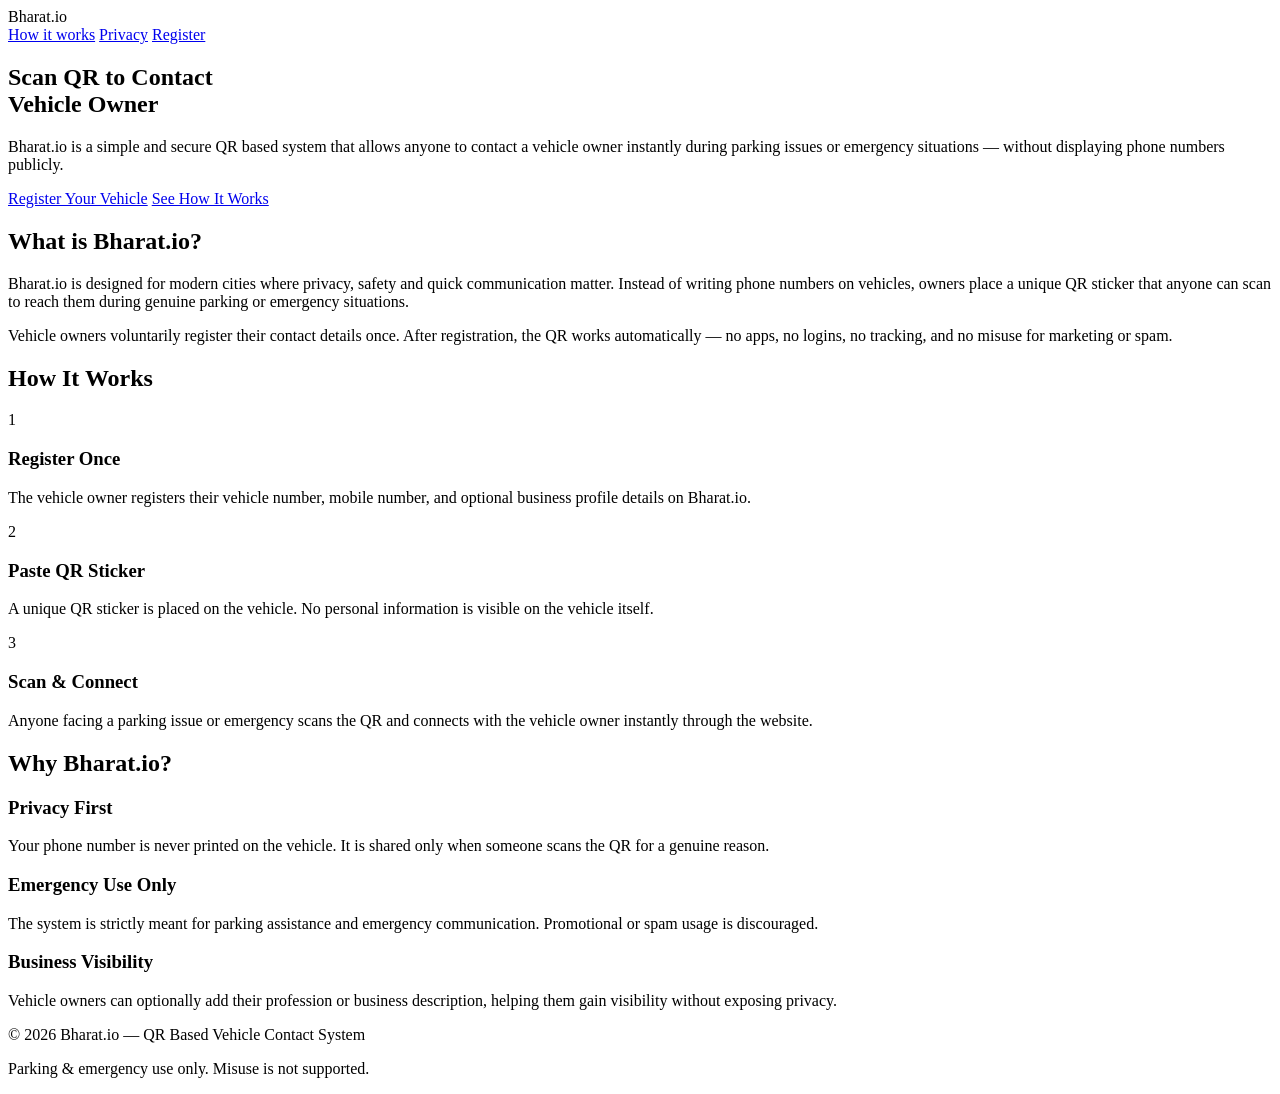
==== index.html @ 8eb0285e "Add initial HTML structure for Bharat.io project This is the initial commit for the Bharat.io projec" ====
<!DOCTYPE html>
<html lang="en">
<head>
  <meta charset="UTF-8" />
  <meta name="viewport" content="width=device-width, initial-scale=1.0"/>
  <title>Bharat.io – QR Based Vehicle Contact System</title>

  <!-- Apple-like font -->
  <link rel="preconnect" href="https://fonts.googleapis.com">
  <link rel="preconnect" href="https://fonts.gstatic.com" crossorigin>
  <link href="https://fonts.googleapis.com/css2?family=Inter:wght@300;400;500;600;700&display=swap" rel="stylesheet">

  <link rel="stylesheet" href="style.css">
</head>
<body>

  <!-- NAVBAR -->
  <header class="navbar">
    <div class="nav-container">
      <div class="logo">Bharat<span>.io</span></div>
      <nav>
        <a href="#how">How it works</a>
        <a href="privacy.html">Privacy</a>
        <a href="register.html" class="btn-small">Register</a>
      </nav>
    </div>
  </header>

  <!-- HERO SECTION -->
  <section class="hero">
    <div class="hero-content">
      <h1>Scan QR to Contact<br>Vehicle Owner</h1>
      <p>
        Bharat.io is a simple and secure QR based system that allows anyone to
        contact a vehicle owner instantly during parking issues or emergency
        situations — without displaying phone numbers publicly.
      </p>

      <div class="hero-actions">
        <a href="register.html" class="btn-primary">Register Your Vehicle</a>
        <a href="#how" class="btn-secondary">See How It Works</a>
      </div>
    </div>
  </section>

  <!-- INFO SECTION -->
  <section class="section light">
    <div class="container">
      <h2>What is Bharat.io?</h2>
      <p>
        Bharat.io is designed for modern cities where privacy, safety and quick
        communication matter. Instead of writing phone numbers on vehicles,
        owners place a unique QR sticker that anyone can scan to reach them
        during genuine parking or emergency situations.
      </p>
      <p>
        Vehicle owners voluntarily register their contact details once.
        After registration, the QR works automatically — no apps, no logins,
        no tracking, and no misuse for marketing or spam.
      </p>
    </div>
  </section>

  <!-- HOW IT WORKS -->
  <section class="section" id="how">
    <div class="container">
      <h2>How It Works</h2>

      <div class="steps">
        <div class="step">
          <div class="step-number">1</div>
          <h3>Register Once</h3>
          <p>
            The vehicle owner registers their vehicle number, mobile number,
            and optional business profile details on Bharat.io.
          </p>
        </div>

        <div class="step">
          <div class="step-number">2</div>
          <h3>Paste QR Sticker</h3>
          <p>
            A unique QR sticker is placed on the vehicle. No personal
            information is visible on the vehicle itself.
          </p>
        </div>

        <div class="step">
          <div class="step-number">3</div>
          <h3>Scan & Connect</h3>
          <p>
            Anyone facing a parking issue or emergency scans the QR and
            connects with the vehicle owner instantly through the website.
          </p>
        </div>
      </div>
    </div>
  </section>

  <!-- FEATURES -->
  <section class="section light">
    <div class="container">
      <h2>Why Bharat.io?</h2>

      <div class="features">
        <div class="feature-card">
          <h3>Privacy First</h3>
          <p>
            Your phone number is never printed on the vehicle. It is shared
            only when someone scans the QR for a genuine reason.
          </p>
        </div>

        <div class="feature-card">
          <h3>Emergency Use Only</h3>
          <p>
            The system is strictly meant for parking assistance and emergency
            communication. Promotional or spam usage is discouraged.
          </p>
        </div>

        <div class="feature-card">
          <h3>Business Visibility</h3>
          <p>
            Vehicle owners can optionally add their profession or business
            description, helping them gain visibility without exposing privacy.
          </p>
        </div>
      </div>
    </div>
  </section>

  <!-- FOOTER -->
  <footer class="footer">
    <div class="container">
      <p>© 2026 Bharat.io — QR Based Vehicle Contact System</p>
      <p class="small">
        Parking & emergency use only. Misuse is not supported.
      </p>
    </div>
  </footer>

</body>
</html>
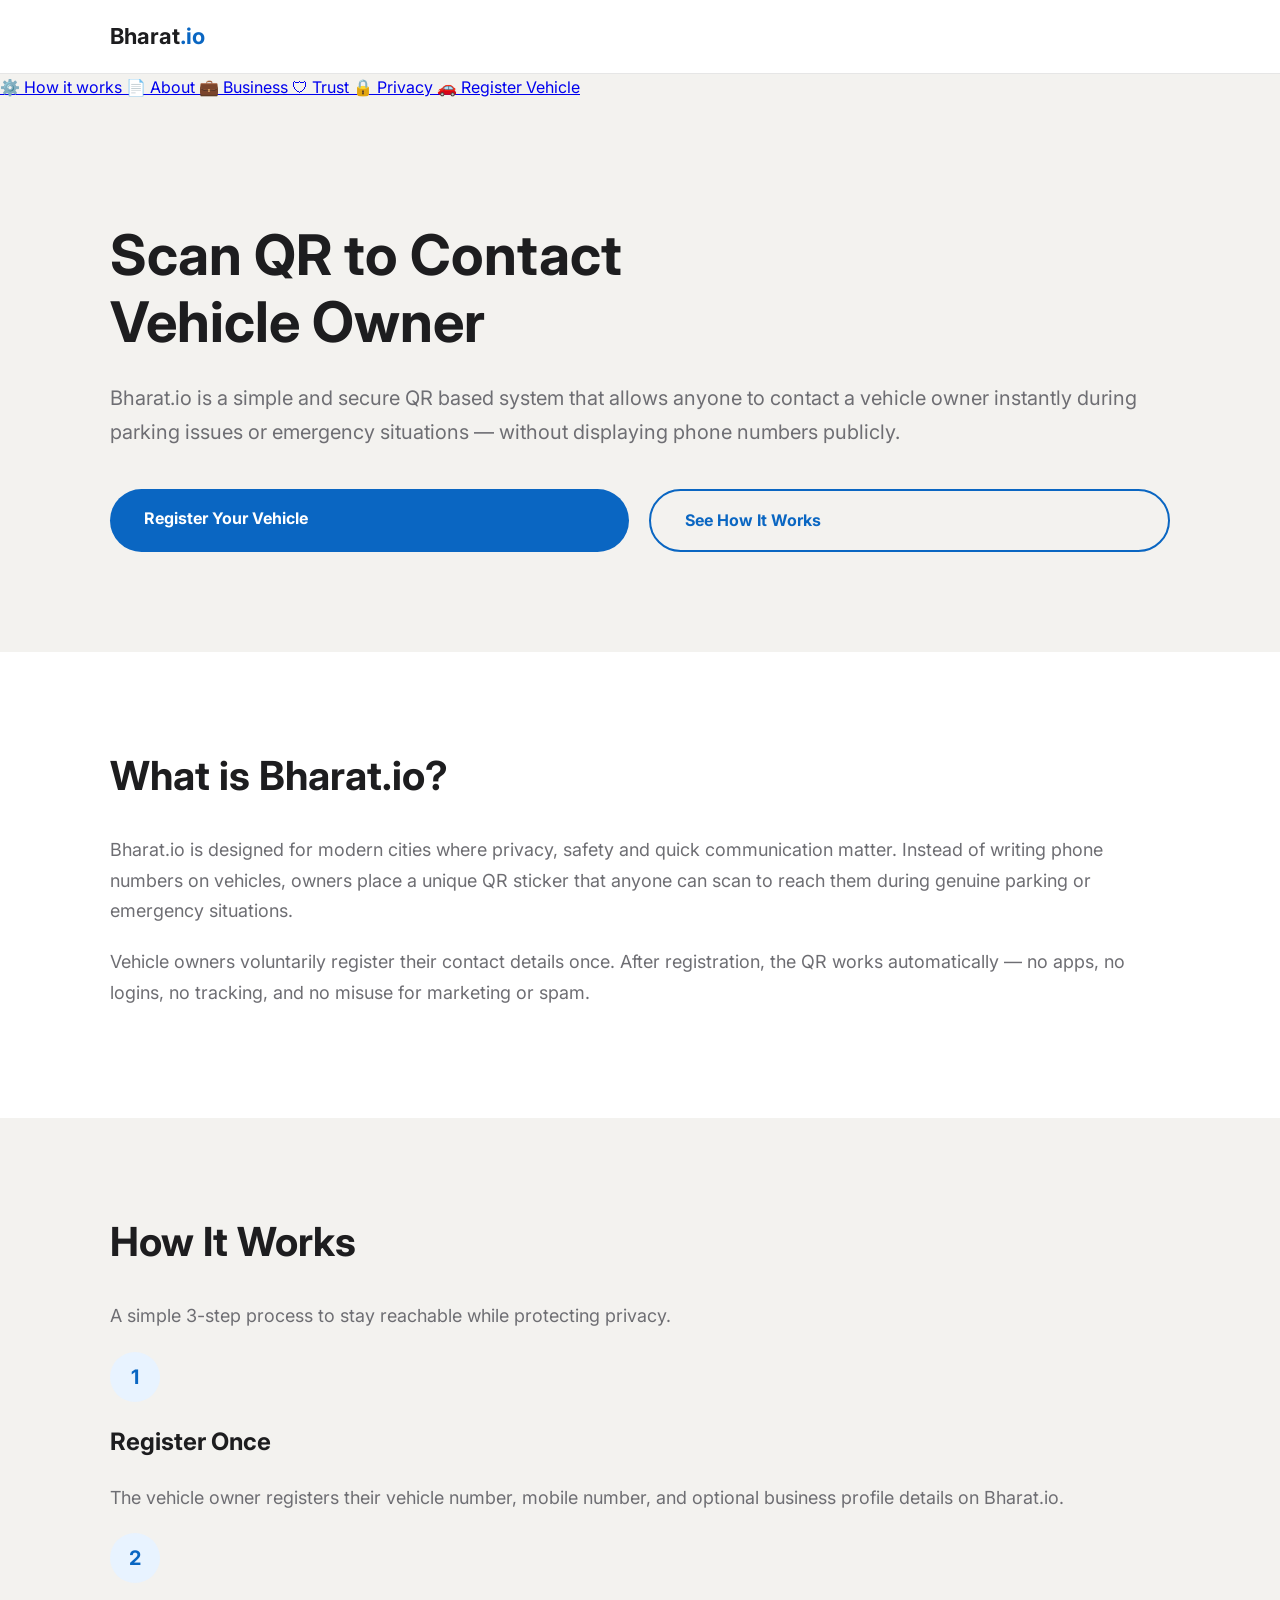
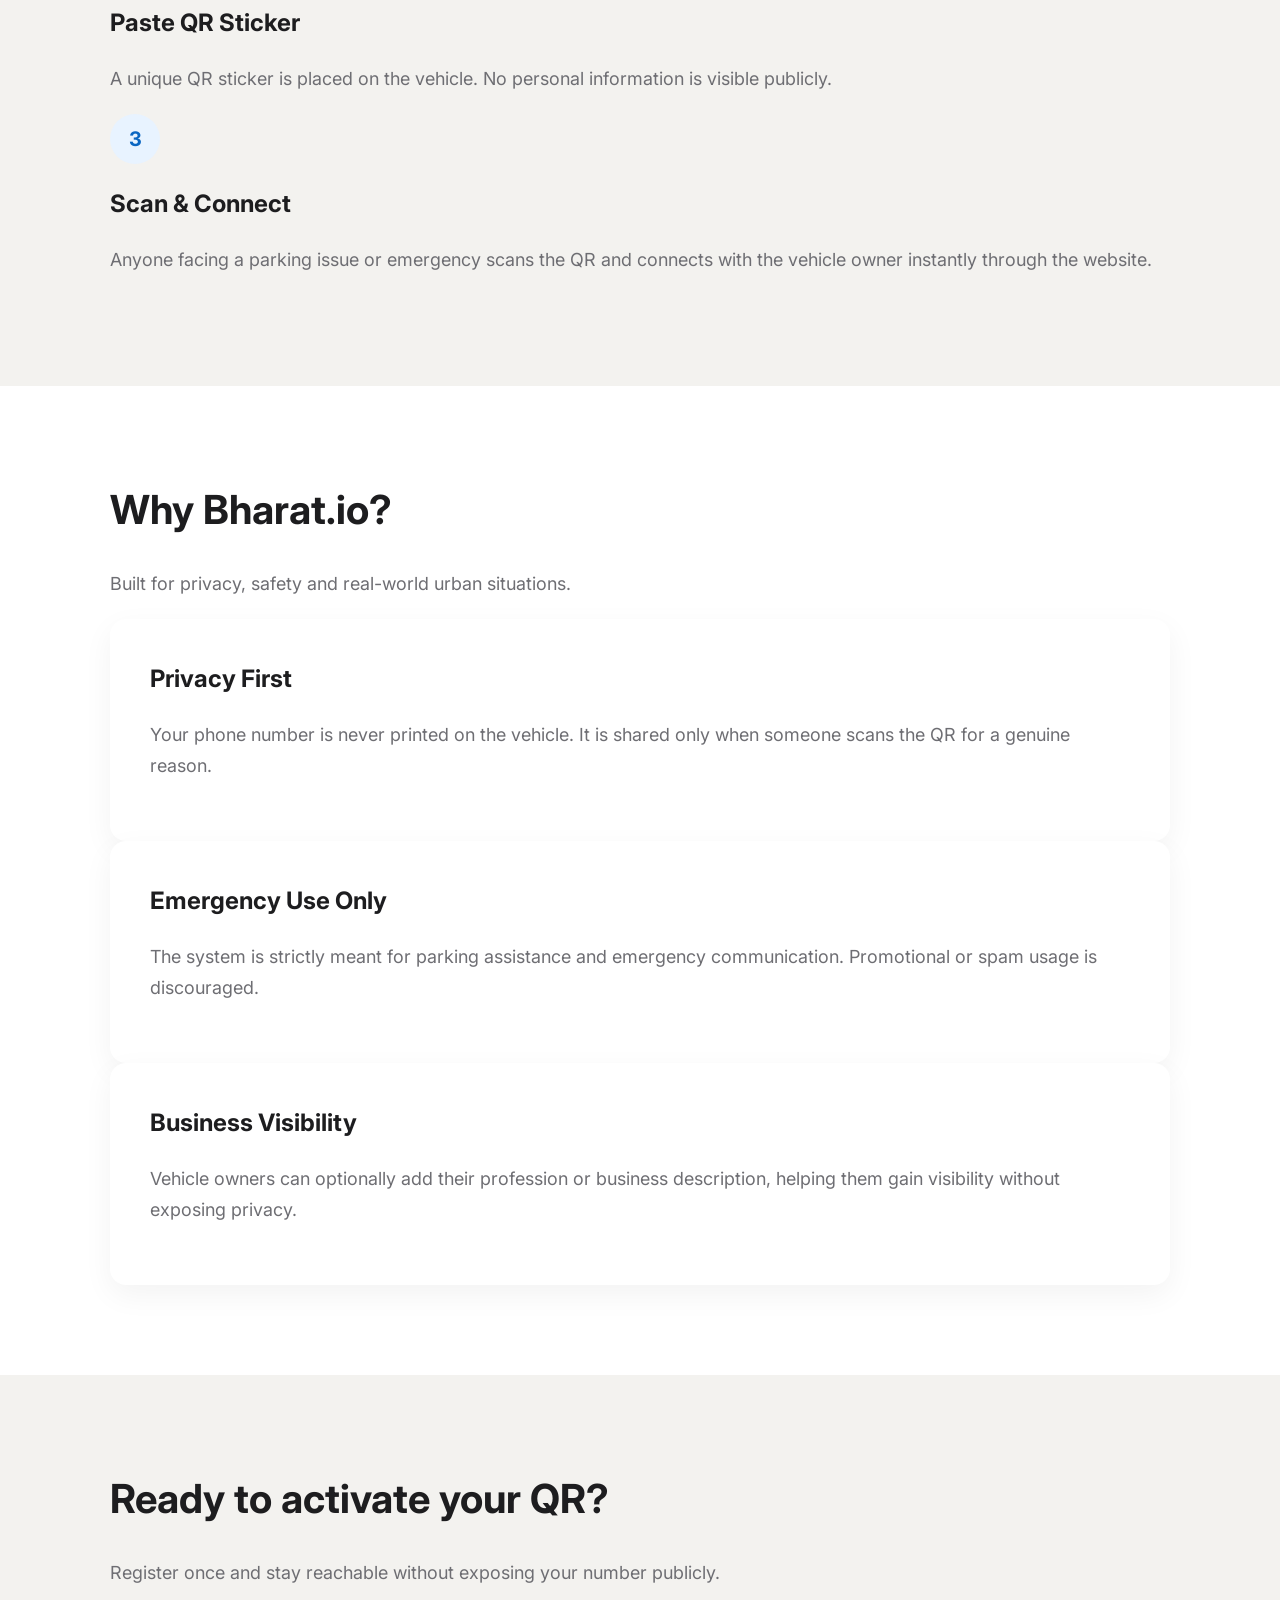
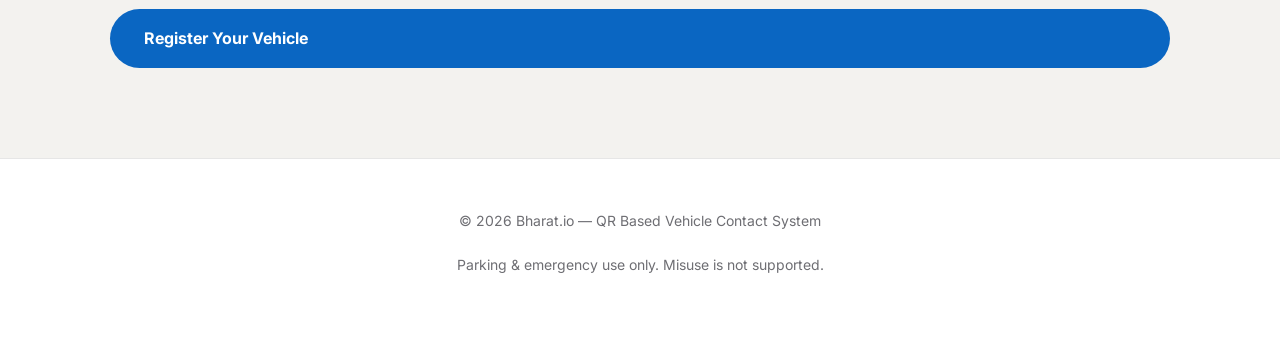
==== commit d635e544: "Create index.html" ====
--- a/index.html
+++ b/index.html
@@ -1,144 +1,67 @@
-<!DOCTYPE html>
-<html lang="en">
-<head>
-  <meta charset="UTF-8" />
-  <meta name="viewport" content="width=device-width, initial-scale=1.0"/>
-  <title>Bharat.io – QR Based Vehicle Contact System</title>
-
-  <!-- Apple-like font -->
-  <link rel="preconnect" href="https://fonts.googleapis.com">
-  <link rel="preconnect" href="https://fonts.gstatic.com" crossorigin>
-  <link href="https://fonts.googleapis.com/css2?family=Inter:wght@300;400;500;600;700&display=swap" rel="stylesheet">
-
-  <link rel="stylesheet" href="style.css">
-</head>
-<body>
-
-  <!-- NAVBAR -->
-  <header class="navbar">
-    <div class="nav-container">
-      <div class="logo">Bharat<span>.io</span></div>
-      <nav>
-        <a href="#how">How it works</a>
-        <a href="privacy.html">Privacy</a>
-        <a href="register.html" class="btn-small">Register</a>
-      </nav>
-    </div>
-  </header>
-
-  <!-- HERO SECTION -->
-  <section class="hero">
-    <div class="hero-content">
-      <h1>Scan QR to Contact<br>Vehicle Owner</h1>
-      <p>
-        Bharat.io is a simple and secure QR based system that allows anyone to
-        contact a vehicle owner instantly during parking issues or emergency
-        situations — without displaying phone numbers publicly.
-      </p>
-
-      <div class="hero-actions">
-        <a href="register.html" class="btn-primary">Register Your Vehicle</a>
-        <a href="#how" class="btn-secondary">See How It Works</a>
-      </div>
-    </div>
-  </section>
-
-  <!-- INFO SECTION -->
-  <section class="section light">
-    <div class="container">
-      <h2>What is Bharat.io?</h2>
-      <p>
-        Bharat.io is designed for modern cities where privacy, safety and quick
-        communication matter. Instead of writing phone numbers on vehicles,
-        owners place a unique QR sticker that anyone can scan to reach them
-        during genuine parking or emergency situations.
-      </p>
-      <p>
-        Vehicle owners voluntarily register their contact details once.
-        After registration, the QR works automatically — no apps, no logins,
-        no tracking, and no misuse for marketing or spam.
-      </p>
-    </div>
-  </section>
-
-  <!-- HOW IT WORKS -->
-  <section class="section" id="how">
-    <div class="container">
-      <h2>How It Works</h2>
-
-      <div class="steps">
-        <div class="step">
-          <div class="step-number">1</div>
-          <h3>Register Once</h3>
-          <p>
-            The vehicle owner registers their vehicle number, mobile number,
-            and optional business profile details on Bharat.io.
-          </p>
-        </div>
-
-        <div class="step">
-          <div class="step-number">2</div>
-          <h3>Paste QR Sticker</h3>
-          <p>
-            A unique QR sticker is placed on the vehicle. No personal
-            information is visible on the vehicle itself.
-          </p>
-        </div>
-
-        <div class="step">
-          <div class="step-number">3</div>
-          <h3>Scan & Connect</h3>
-          <p>
-            Anyone facing a parking issue or emergency scans the QR and
-            connects with the vehicle owner instantly through the website.
-          </p>
-        </div>
-      </div>
-    </div>
-  </section>
-
-  <!-- FEATURES -->
-  <section class="section light">
-    <div class="container">
-      <h2>Why Bharat.io?</h2>
-
-      <div class="features">
-        <div class="feature-card">
-          <h3>Privacy First</h3>
-          <p>
-            Your phone number is never printed on the vehicle. It is shared
-            only when someone scans the QR for a genuine reason.
-          </p>
-        </div>
-
-        <div class="feature-card">
-          <h3>Emergency Use Only</h3>
-          <p>
-            The system is strictly meant for parking assistance and emergency
-            communication. Promotional or spam usage is discouraged.
-          </p>
-        </div>
-
-        <div class="feature-card">
-          <h3>Business Visibility</h3>
-          <p>
-            Vehicle owners can optionally add their profession or business
-            description, helping them gain visibility without exposing privacy.
-          </p>
-        </div>
-      </div>
-    </div>
-  </section>
-
-  <!-- FOOTER -->
-  <footer class="footer">
-    <div class="container">
-      <p>© 2026 Bharat.io — QR Based Vehicle Contact System</p>
-      <p class="small">
-        Parking & emergency use only. Misuse is not supported.
-      </p>
-    </div>
-  </footer>
-
-</body>
-</html>
+<!DOCTYPE html><html lang="en"><head><meta charset="UTF-8">
+<meta name="viewport" content="width=device-width, initial-scale=1.0"><title>Bharat.io – QR Based Vehicle Contact System</title><link rel="preconnect" href="https://fonts.googleapis.com">
+<link rel="preconnect" href="https://fonts.gstatic.com" crossorigin><link href="https://fonts.googleapis.com/css2?family=Inter:wght@300;400;500;600;700&display=swap" rel="stylesheet"><link rel="stylesheet" href="style.css"></head><body><!-- ================= NAVBAR ================= --><header class="navbar"><div class="nav-container"><div class="logo">
+Bharat<span>.io</span>
+</div></div></header><!-- ================= NAV CARD MENU ================= --><section class="top-menu"><div class="menu-container"><a href="#how" class="menu-card">
+⚙️ How it works
+</a><a href="about.html" class="menu-card">
+📄 About
+</a><a href="business.html" class="menu-card">
+💼 Business
+</a><a href="trust.html" class="menu-card">
+🛡 Trust
+</a><a href="privacy.html" class="menu-card">
+🔒 Privacy
+</a><a href="register.html" class="menu-card register-card">
+🚗 Register Vehicle
+</a></div></section><!-- ================= HERO ================= --><section class="hero"><div class="container hero-wrapper"><h1>
+Scan QR to Contact <br>
+Vehicle Owner
+</h1><p>
+Bharat.io is a simple and secure QR based system that allows anyone
+to contact a vehicle owner instantly during parking issues or
+emergency situations — without displaying phone numbers publicly.
+</p><div class="hero-actions"><a href="register.html" class="btn-primary">
+Register Your Vehicle
+</a><a href="#how" class="btn-secondary">
+See How It Works
+</a></div></div></section><!-- ================= WHAT IS ================= --><section class="section light"><div class="container narrow"><h2>What is Bharat.io?</h2><p>
+Bharat.io is designed for modern cities where privacy, safety and quick
+communication matter. Instead of writing phone numbers on vehicles,
+owners place a unique QR sticker that anyone can scan to reach them
+during genuine parking or emergency situations.
+</p><p>
+Vehicle owners voluntarily register their contact details once.
+After registration, the QR works automatically — no apps, no logins,
+no tracking, and no misuse for marketing or spam.
+</p></div></section><!-- ================= HOW IT WORKS ================= --><section class="section" id="how"><div class="container"><div class="section-header"><h2>How It Works</h2><p class="section-sub">
+A simple 3-step process to stay reachable while protecting privacy.
+</p></div><div class="steps-grid"><div class="step-card"><div class="step-number">1</div><h3>Register Once</h3><p>
+The vehicle owner registers their vehicle number, mobile number,
+and optional business profile details on Bharat.io.
+</p></div><div class="step-card"><div class="step-number">2</div><h3>Paste QR Sticker</h3><p>
+A unique QR sticker is placed on the vehicle.
+No personal information is visible publicly.
+</p></div><div class="step-card"><div class="step-number">3</div><h3>Scan & Connect</h3><p>
+Anyone facing a parking issue or emergency scans the QR and
+connects with the vehicle owner instantly through the website.
+</p></div></div></div></section><!-- ================= WHY SECTION ================= --><section class="section light"><div class="container"><div class="section-header"><h2>Why Bharat.io?</h2><p class="section-sub">
+Built for privacy, safety and real-world urban situations.
+</p></div><div class="feature-grid"><div class="feature-card"><h3>Privacy First</h3><p>
+Your phone number is never printed on the vehicle.
+It is shared only when someone scans the QR for a genuine reason.
+</p></div><div class="feature-card"><h3>Emergency Use Only</h3><p>
+The system is strictly meant for parking assistance and emergency
+communication. Promotional or spam usage is discouraged.
+</p></div><div class="feature-card"><h3>Business Visibility</h3><p>
+Vehicle owners can optionally add their profession or business
+description, helping them gain visibility without exposing privacy.
+</p></div></div></div></section><!-- ================= CTA ================= --><section class="section cta-section"><div class="container text-center"><h2>Ready to activate your QR?</h2><p>
+Register once and stay reachable without exposing your number publicly.
+</p><a href="register.html" class="btn-primary large-btn">
+Register Your Vehicle
+</a></div></section><!-- ================= FOOTER ================= --><footer class="footer"><div class="container text-center"><p>
+© 2026 Bharat.io — QR Based Vehicle Contact System
+</p><p class="small">
+Parking & emergency use only. Misuse is not supported.
+</p></div></footer></body></html>
--- a/style.css
+++ b/style.css
@@ -0,0 +1,531 @@
+/* ======================================================
+   Bharat.io – Complete Professional UI
+   Cream + Blue + Navy LinkedIn Inspired
+====================================================== */
+
+/* ================= ROOT COLORS ================= */
+:root {
+    --linkedin-blue: #0A66C2;
+    --linkedin-blue-dark: #004182;
+    --navy-dark: #0F3057;
+    --cream-bg: #F3F2EF;
+    --light-blue-bg: #E8F3FF;
+    --white: #ffffff;
+    --text-dark: #1D1D1F;
+    --text-muted: #6E6E73;
+    --border-light: #E6E6E6;
+    --shadow-soft: 0 10px 30px rgba(0,0,0,0.05);
+    --radius: 16px;
+}
+
+/* ================= RESET ================= */
+* {
+    margin: 0;
+    padding: 0;
+    box-sizing: border-box;
+}
+
+html {
+    scroll-behavior: smooth;
+}
+
+body {
+    font-family: 'Inter', sans-serif;
+    background: var(--cream-bg);
+    color: var(--text-dark);
+    line-height: 1.7;
+}
+
+/* ================= CONTAINER ================= */
+.container {
+    max-width: 1100px;
+    margin: auto;
+    padding: 0 20px;
+}
+
+.section {
+    padding: 90px 0;
+}
+
+.section.light {
+    background: var(--white);
+}
+
+/* ================= NAVBAR ================= */
+.navbar {
+    background: var(--white);
+    border-bottom: 1px solid var(--border-light);
+    position: sticky;
+    top: 0;
+    z-index: 100;
+}
+
+.nav-container {
+    display: flex;
+    justify-content: space-between;
+    align-items: center;
+    padding: 18px 20px;
+    max-width: 1100px;
+    margin: auto;
+}
+
+.logo {
+    font-size: 22px;
+    font-weight: 700;
+    color: var(--text-dark);
+}
+
+.logo span {
+    color: var(--linkedin-blue);
+}
+
+nav a {
+    margin-left: 24px;
+    text-decoration: none;
+    font-size: 15px;
+    color: var(--text-muted);
+    font-weight: 500;
+    transition: .3s;
+}
+
+nav a:hover {
+    color: var(--linkedin-blue);
+}
+
+.btn-small {
+    background: var(--linkedin-blue);
+    color: var(--white) !important;
+    padding: 8px 18px;
+    border-radius: 30px;
+    font-weight: 600;
+}
+
+/* ================= HERO ================= */
+.hero {
+    background: var(--cream-bg);
+    padding: 120px 20px 100px 20px;
+}
+
+.hero-content {
+    max-width: 750px;
+    margin: auto;
+    text-align: center;
+}
+
+.hero h1 {
+    font-size: 56px;
+    font-weight: 700;
+    line-height: 1.2;
+    margin-bottom: 25px;
+}
+
+.hero p {
+    font-size: 20px;
+    color: var(--text-muted);
+    margin-bottom: 40px;
+}
+
+.hero-actions {
+    display: flex;
+    justify-content: center;
+    gap: 20px;
+}
+
+/* ================= BUTTONS ================= */
+.btn-primary {
+    background: var(--linkedin-blue);
+    color: var(--white);
+    padding: 16px 34px;
+    border-radius: 40px;
+    font-weight: 600;
+    text-decoration: none;
+    transition: .3s;
+    display: inline-block;
+}
+
+.btn-primary:hover {
+    background: var(--linkedin-blue-dark);
+}
+
+.btn-secondary {
+    border: 2px solid var(--linkedin-blue);
+    color: var(--linkedin-blue);
+    padding: 16px 34px;
+    border-radius: 40px;
+    font-weight: 600;
+    text-decoration: none;
+    transition: .3s;
+    display: inline-block;
+}
+
+.btn-secondary:hover {
+    background: var(--linkedin-blue);
+    color: var(--white);
+}
+
+.full {
+    width: 100%;
+}
+
+/* ================= HEADINGS ================= */
+h2 {
+    font-size: 40px;
+    margin-bottom: 25px;
+}
+
+h3 {
+    font-size: 24px;
+    font-weight: 700;
+    margin-bottom: 20px;
+}
+
+/* ================= TEXT ================= */
+p {
+    font-size: 18px;
+    color: var(--text-muted);
+    margin-bottom: 20px;
+}
+
+/* ================= STEPS ================= */
+.steps {
+    display: grid;
+    grid-template-columns: repeat(auto-fit, minmax(280px, 1fr));
+    gap: 40px;
+    margin-top: 50px;
+}
+
+.step {
+    background: var(--white);
+    padding: 40px;
+    border-radius: var(--radius);
+    box-shadow: var(--shadow-soft);
+}
+
+.step-number {
+    width: 50px;
+    height: 50px;
+    border-radius: 50%;
+    background: var(--light-blue-bg);
+    color: var(--linkedin-blue);
+    display: flex;
+    align-items: center;
+    justify-content: center;
+    font-weight: 700;
+    font-size: 20px;
+    margin-bottom: 20px;
+}
+
+/* ================= FEATURES ================= */
+.features {
+    display: grid;
+    grid-template-columns: repeat(auto-fit, minmax(280px, 1fr));
+    gap: 40px;
+    margin-top: 40px;
+}
+
+.feature-card {
+    background: var(--white);
+    padding: 40px;
+    border-radius: var(--radius);
+    box-shadow: var(--shadow-soft);
+}
+
+/* ================= PROFILE CARDS ================= */
+.owner-card {
+    background: var(--white);
+    padding: 34px;
+    border-radius: var(--radius);
+    box-shadow: 0 8px 25px rgba(0,0,0,0.06);
+    max-width: 560px;
+    margin: 40px auto;
+}
+
+.owner-card h3 {
+    font-size: 28px;
+    font-weight: 700;
+    color: var(--text-dark);
+    margin-bottom: 25px;
+}
+
+.profile-card {
+    background: var(--white);
+    padding: 35px;
+    border-radius: 18px;
+    box-shadow: 0 8px 30px rgba(0,0,0,0.06);
+    max-width: 520px;
+    margin: 40px auto;
+    text-align: center;
+}
+
+/* Profile Header */
+.profile-header {
+    margin-bottom: 20px;
+}
+
+.profile-name {
+    font-size: 26px;
+    font-weight: 700;
+    margin-bottom: 5px;
+}
+
+.profile-title {
+    color: var(--text-muted);
+    font-size: 16px;
+    font-weight: 500;
+}
+
+/* Profile About */
+.profile-about {
+    margin: 25px 0;
+    padding-top: 15px;
+    border-top: 1px solid var(--border-light);
+    text-align: left;
+}
+
+.profile-about h4 {
+    font-size: 16px;
+    margin-bottom: 6px;
+    color: var(--text-muted);
+}
+
+.profile-about p {
+    font-size: 15px;
+    line-height: 1.6;
+    color: var(--text-dark);
+}
+
+/* Profile Vehicle */
+.profile-vehicle {
+    display: flex;
+    justify-content: space-between;
+    margin-top: 15px;
+    padding-top: 15px;
+    border-top: 1px solid var(--border-light);
+    font-size: 15px;
+}
+
+.profile-vehicle .label {
+    color: var(--text-muted);
+    font-weight: 500;
+}
+
+.profile-vehicle .value {
+    font-weight: 700;
+}
+
+/* ================= PROFILE BLOCK ================= */
+.profile-block {
+    margin-top: 18px;
+    padding-top: 14px;
+    border-top: 1px solid var(--border-light);
+}
+
+.profile-text {
+    margin-top: 6px;
+    font-size: 17px;
+    font-weight: 600;
+    color: var(--text-dark);
+    line-height: 1.6;
+}
+
+/* ================= INFO ROW ================= */
+.info-row {
+    display: flex;
+    justify-content: space-between;
+    padding: 14px 0;
+    border-bottom: 1px solid var(--border-light);
+}
+
+/* About section full width */
+.info-row.about-row {
+    flex-direction: column;
+    align-items: flex-start;
+}
+
+.info-row.about-row .label {
+    margin-bottom: 6px;
+}
+
+.info-row.about-row .value {
+    max-width: 100%;
+    text-align: left;
+    line-height: 1.6;
+}
+
+.label {
+    font-weight: 600;
+    color: var(--text-muted);
+    font-size: 14px;
+    letter-spacing: 0.3px;
+}
+
+.value {
+    font-weight: 700;
+    color: var(--text-dark);
+}
+
+/* ================= ACTION BUTTONS ================= */
+.action-buttons {
+    display: flex;
+    flex-direction: column;
+    gap: 14px;
+    margin-top: 25px;
+}
+
+.action-buttons a {
+    display: block;
+    width: 100%;
+    text-align: center;
+}
+
+/* ================= WARNING ================= */
+.warning-box {
+    background: var(--light-blue-bg);
+    border-left: 4px solid var(--linkedin-blue);
+    padding: 16px;
+    border-radius: 10px;
+    margin: 25px 0;
+    font-size: 15px;
+}
+
+/* ================= NOTE ================= */
+.note {
+    margin-top: 30px;
+    font-size: 14px;
+    color: var(--text-muted);
+    text-align: center;
+}
+
+/* ================= FORM ================= */
+.form-card {
+    background: var(--white);
+    padding: 40px;
+    border-radius: var(--radius);
+    box-shadow: var(--shadow-soft);
+    max-width: 550px;
+    margin: 50px auto;
+}
+
+input,
+textarea,
+select {
+    width: 100%;
+    padding: 16px;
+    border-radius: 12px;
+    border: 1px solid var(--border-light);
+    font-size: 16px;
+    margin-bottom: 20px;
+    transition: .3s;
+}
+
+input:focus,
+textarea:focus,
+select:focus {
+    border-color: var(--linkedin-blue);
+    box-shadow: 0 0 0 3px rgba(10,102,194,0.15);
+    outline: none;
+}
+
+/* ================= FOOTER ================= */
+.footer {
+    background: var(--white);
+    padding: 50px 20px;
+    text-align: center;
+    border-top: 1px solid var(--border-light);
+}
+
+.footer p {
+    font-size: 14px;
+    color: var(--text-muted);
+}
+
+/* ================= BUTTON FIX ================= */
+.btn-primary,
+.btn-secondary {
+    display: block;
+    width: 100%;
+    font-weight: 700;
+}
+
+/* ================= RESPONSIVE ================= */
+@media(max-width: 768px) {
+    .hero h1 {
+        font-size: 40px;
+    }
+
+    h2 {
+        font-size: 30px;
+    }
+
+    .hero-actions {
+        flex-direction: column;
+    }
+
+    .nav-container {
+        flex-direction: column;
+        gap: 15px;
+    }
+
+    nav a {
+        margin-left: 0;
+        margin-right: 12px;
+    }
+    
+    .profile-vehicle {
+        flex-direction: column;
+        gap: 8px;
+        align-items: flex-start;
+    }
+}
+
+@media(max-width: 480px) {
+    .hero h1 {
+        font-size: 32px;
+    }
+
+    p {
+        font-size: 16px;
+    }
+    
+    .profile-card,
+    .owner-card {
+        padding: 25px;
+        margin: 30px 15px;
+    }
+}
+
+/* ORDER BUTTON */
+
+.order-float{
+
+position:fixed;
+bottom:20px;
+right:20px;
+
+background:#25D366;
+color:white;
+
+padding:14px 18px;
+
+border-radius:40px;
+
+font-size:14px;
+font-weight:600;
+
+text-decoration:none;
+
+box-shadow:0 5px 12px rgba(0,0,0,0.3);
+
+z-index:999;
+
+display:none;
+
+}
+
+.order-float span{
+
+font-size:11px;
+font-weight:500;
+display:block;
+
+  }
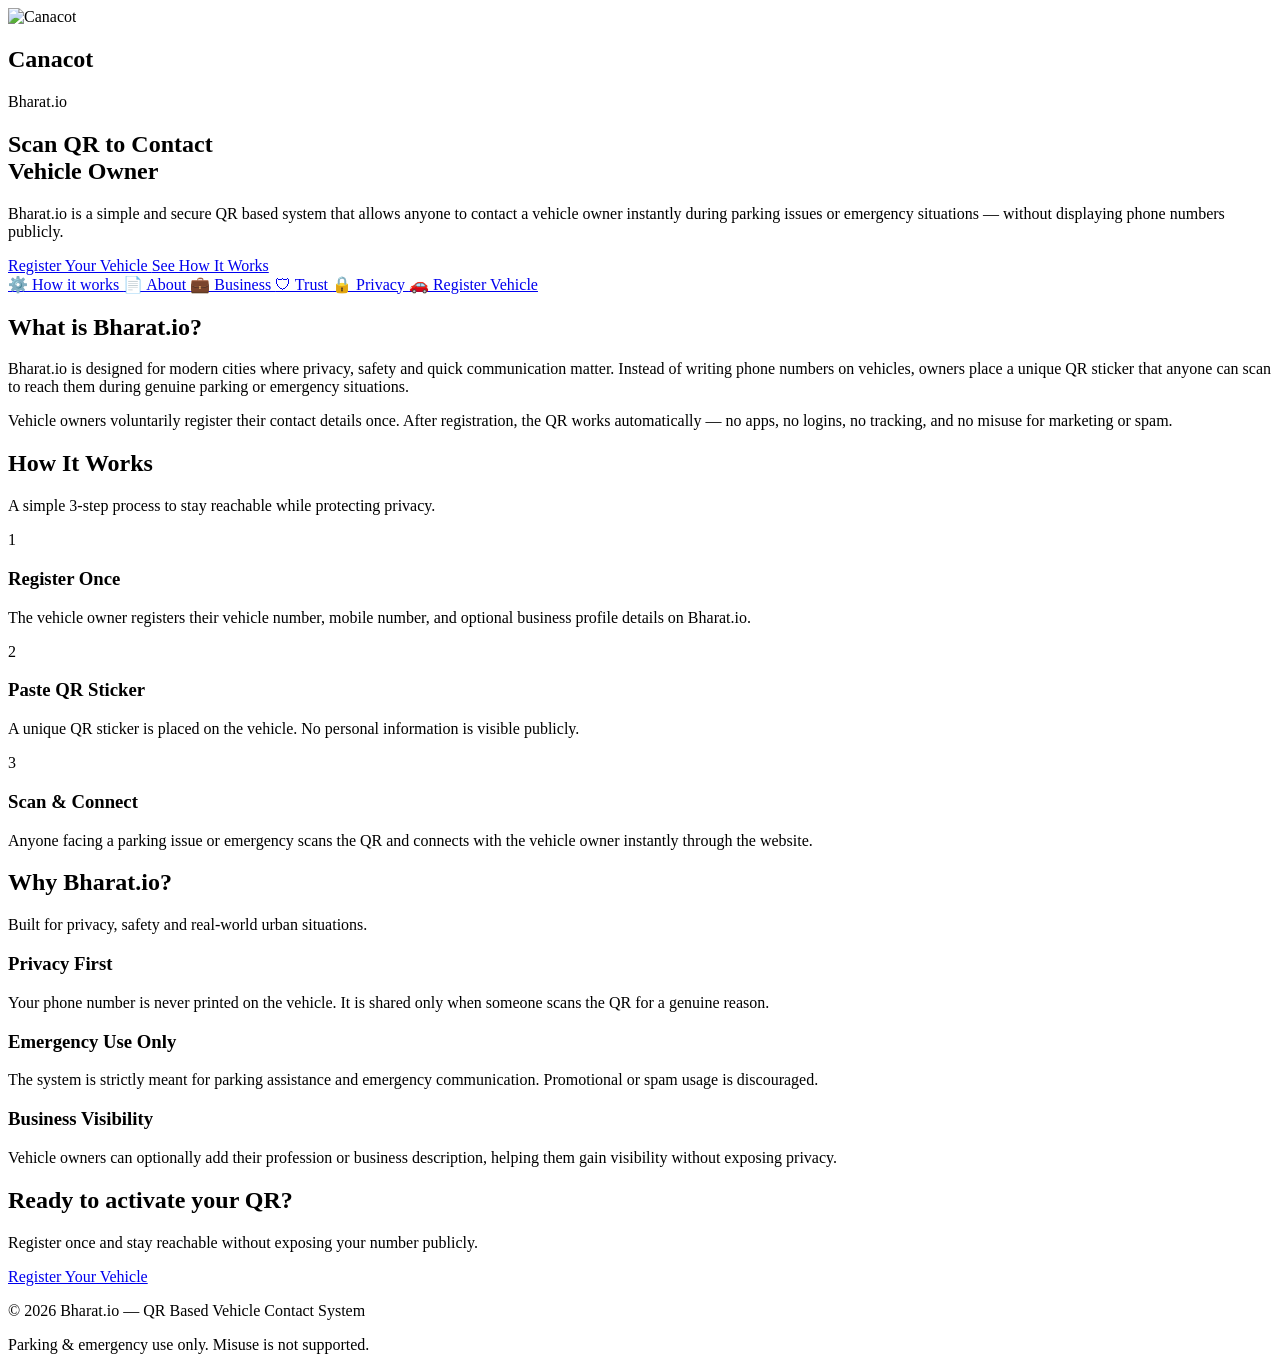
==== commit 25550139: "Create index.html" ====
--- a/index.html
+++ b/index.html
@@ -1,67 +1,351 @@
-<!DOCTYPE html><html lang="en"><head><meta charset="UTF-8">
-<meta name="viewport" content="width=device-width, initial-scale=1.0"><title>Bharat.io – QR Based Vehicle Contact System</title><link rel="preconnect" href="https://fonts.googleapis.com">
-<link rel="preconnect" href="https://fonts.gstatic.com" crossorigin><link href="https://fonts.googleapis.com/css2?family=Inter:wght@300;400;500;600;700&display=swap" rel="stylesheet"><link rel="stylesheet" href="style.css"></head><body><!-- ================= NAVBAR ================= --><header class="navbar"><div class="nav-container"><div class="logo">
+<!DOCTYPE html>
+<html lang="en">
+
+<head>
+
+<meta charset="UTF-8">
+<meta name="viewport" content="width=device-width, initial-scale=1.0">
+
+<title>Canacot – QR Based Vehicle Contact System</title>
+
+<link rel="preconnect" href="https://fonts.googleapis.com">
+<link rel="preconnect" href="https://fonts.gstatic.com" crossorigin>
+
+<link href="https://fonts.googleapis.com/css2?family=Inter:wght@300;400;500;600;700&display=swap" rel="stylesheet">
+
+<link rel="stylesheet" href="style.css">
+
+<!-- PWA Manifest -->
+<link rel="manifest" href="manifest.json">
+
+<!-- Theme -->
+<meta name="theme-color" content="#0A66C2">
+
+<!-- Mobile App Mode -->
+<meta name="mobile-web-app-capable" content="yes">
+<meta name="apple-mobile-web-app-capable" content="yes">
+
+</head>
+
+
+<body>
+
+<!-- ================= SPLASH SCREEN ================= -->
+<div id="splash">
+<img src="logo.svg" alt="Canacot">
+<h2>Canacot</h2>
+</div>
+
+
+<!-- ================= NAVBAR ================= -->
+
+<header class="navbar">
+
+<div class="nav-container">
+
+<div class="logo">
 Bharat<span>.io</span>
-</div></div></header><!-- ================= NAV CARD MENU ================= --><section class="top-menu"><div class="menu-container"><a href="#how" class="menu-card">
-⚙️ How it works
-</a><a href="about.html" class="menu-card">
-📄 About
-</a><a href="business.html" class="menu-card">
-💼 Business
-</a><a href="trust.html" class="menu-card">
-🛡 Trust
-</a><a href="privacy.html" class="menu-card">
-🔒 Privacy
-</a><a href="register.html" class="menu-card register-card">
-🚗 Register Vehicle
-</a></div></section><!-- ================= HERO ================= --><section class="hero"><div class="container hero-wrapper"><h1>
+</div>
+
+</div>
+
+</header>
+
+
+
+<!-- ================= HERO ================= -->
+
+<section class="hero">
+
+<div class="container hero-wrapper">
+
+<h1>
 Scan QR to Contact <br>
 Vehicle Owner
-</h1><p>
+</h1>
+
+<p>
 Bharat.io is a simple and secure QR based system that allows anyone
 to contact a vehicle owner instantly during parking issues or
 emergency situations — without displaying phone numbers publicly.
-</p><div class="hero-actions"><a href="register.html" class="btn-primary">
+</p>
+
+<div class="hero-actions">
+
+<a href="register.html" class="btn-primary">
 Register Your Vehicle
-</a><a href="#how" class="btn-secondary">
+</a>
+
+<a href="#how" class="btn-secondary">
 See How It Works
-</a></div></div></section><!-- ================= WHAT IS ================= --><section class="section light"><div class="container narrow"><h2>What is Bharat.io?</h2><p>
+</a>
+
+</div>
+
+</div>
+
+</section>
+
+
+
+<!-- ================= NAV CARD MENU ================= -->
+
+<section class="top-menu">
+
+<div class="menu-container">
+
+<a href="#how" class="menu-card">
+⚙️ How it works
+</a>
+
+<a href="about.html" class="menu-card">
+📄 About
+</a>
+
+<a href="business.html" class="menu-card">
+💼 Business
+</a>
+
+<a href="trust.html" class="menu-card">
+🛡 Trust
+</a>
+
+<a href="privacy.html" class="menu-card">
+🔒 Privacy
+</a>
+
+<a href="register.html" class="menu-card register-card">
+🚗 Register Vehicle
+</a>
+
+</div>
+
+</section>
+
+
+
+<!-- ================= WHAT IS ================= -->
+
+<section class="section light">
+
+<div class="container narrow">
+
+<h2>What is Bharat.io?</h2>
+
+<p>
 Bharat.io is designed for modern cities where privacy, safety and quick
 communication matter. Instead of writing phone numbers on vehicles,
 owners place a unique QR sticker that anyone can scan to reach them
 during genuine parking or emergency situations.
-</p><p>
+</p>
+
+<p>
 Vehicle owners voluntarily register their contact details once.
 After registration, the QR works automatically — no apps, no logins,
 no tracking, and no misuse for marketing or spam.
-</p></div></section><!-- ================= HOW IT WORKS ================= --><section class="section" id="how"><div class="container"><div class="section-header"><h2>How It Works</h2><p class="section-sub">
+</p>
+
+</div>
+
+</section>
+
+
+
+<!-- ================= HOW IT WORKS ================= -->
+
+<section class="section" id="how">
+
+<div class="container">
+
+<div class="section-header">
+
+<h2>How It Works</h2>
+
+<p class="section-sub">
 A simple 3-step process to stay reachable while protecting privacy.
-</p></div><div class="steps-grid"><div class="step-card"><div class="step-number">1</div><h3>Register Once</h3><p>
+</p>
+
+</div>
+
+
+
+<div class="steps-grid">
+
+<div class="step-card">
+
+<div class="step-number">1</div>
+
+<h3>Register Once</h3>
+
+<p>
 The vehicle owner registers their vehicle number, mobile number,
 and optional business profile details on Bharat.io.
-</p></div><div class="step-card"><div class="step-number">2</div><h3>Paste QR Sticker</h3><p>
+</p>
+
+</div>
+
+
+
+<div class="step-card">
+
+<div class="step-number">2</div>
+
+<h3>Paste QR Sticker</h3>
+
+<p>
 A unique QR sticker is placed on the vehicle.
 No personal information is visible publicly.
-</p></div><div class="step-card"><div class="step-number">3</div><h3>Scan & Connect</h3><p>
+</p>
+
+</div>
+
+
+
+<div class="step-card">
+
+<div class="step-number">3</div>
+
+<h3>Scan & Connect</h3>
+
+<p>
 Anyone facing a parking issue or emergency scans the QR and
 connects with the vehicle owner instantly through the website.
-</p></div></div></div></section><!-- ================= WHY SECTION ================= --><section class="section light"><div class="container"><div class="section-header"><h2>Why Bharat.io?</h2><p class="section-sub">
+</p>
+
+</div>
+
+</div>
+
+</div>
+
+</section>
+
+
+
+<!-- ================= WHY SECTION ================= -->
+
+<section class="section light">
+
+<div class="container">
+
+<div class="section-header">
+
+<h2>Why Bharat.io?</h2>
+
+<p class="section-sub">
 Built for privacy, safety and real-world urban situations.
-</p></div><div class="feature-grid"><div class="feature-card"><h3>Privacy First</h3><p>
+</p>
+
+</div>
+
+
+
+<div class="feature-grid">
+
+<div class="feature-card">
+
+<h3>Privacy First</h3>
+
+<p>
 Your phone number is never printed on the vehicle.
 It is shared only when someone scans the QR for a genuine reason.
-</p></div><div class="feature-card"><h3>Emergency Use Only</h3><p>
+</p>
+
+</div>
+
+
+
+<div class="feature-card">
+
+<h3>Emergency Use Only</h3>
+
+<p>
 The system is strictly meant for parking assistance and emergency
 communication. Promotional or spam usage is discouraged.
-</p></div><div class="feature-card"><h3>Business Visibility</h3><p>
+</p>
+
+</div>
+
+
+
+<div class="feature-card">
+
+<h3>Business Visibility</h3>
+
+<p>
 Vehicle owners can optionally add their profession or business
 description, helping them gain visibility without exposing privacy.
-</p></div></div></div></section><!-- ================= CTA ================= --><section class="section cta-section"><div class="container text-center"><h2>Ready to activate your QR?</h2><p>
+</p>
+
+</div>
+
+</div>
+
+</div>
+
+</section>
+
+
+
+<!-- ================= CTA ================= -->
+
+<section class="section cta-section">
+
+<div class="container text-center">
+
+<h2>Ready to activate your QR?</h2>
+
+<p>
 Register once and stay reachable without exposing your number publicly.
-</p><a href="register.html" class="btn-primary large-btn">
+</p>
+
+<a href="register.html" class="btn-primary large-btn">
 Register Your Vehicle
-</a></div></section><!-- ================= FOOTER ================= --><footer class="footer"><div class="container text-center"><p>
+</a>
+
+</div>
+
+</section>
+
+
+
+<!-- ================= FOOTER ================= -->
+
+<footer class="footer">
+
+<div class="container text-center">
+
+<p>
 © 2026 Bharat.io — QR Based Vehicle Contact System
-</p><p class="small">
+</p>
+
+<p class="small">
 Parking & emergency use only. Misuse is not supported.
-</p></div></footer></body></html>
+</p>
+
+</div>
+
+</footer>
+
+
+
+<!-- ================= PWA SERVICE WORKER ================= -->
+
+<script>
+
+if ('serviceWorker' in navigator) {
+
+window.addEventListener('load', function() {
+
+navigator.serviceWorker.register('service-worker.js');
+
+});
+
+}
+
+</script>
+
+
+
+</body>
+</html>
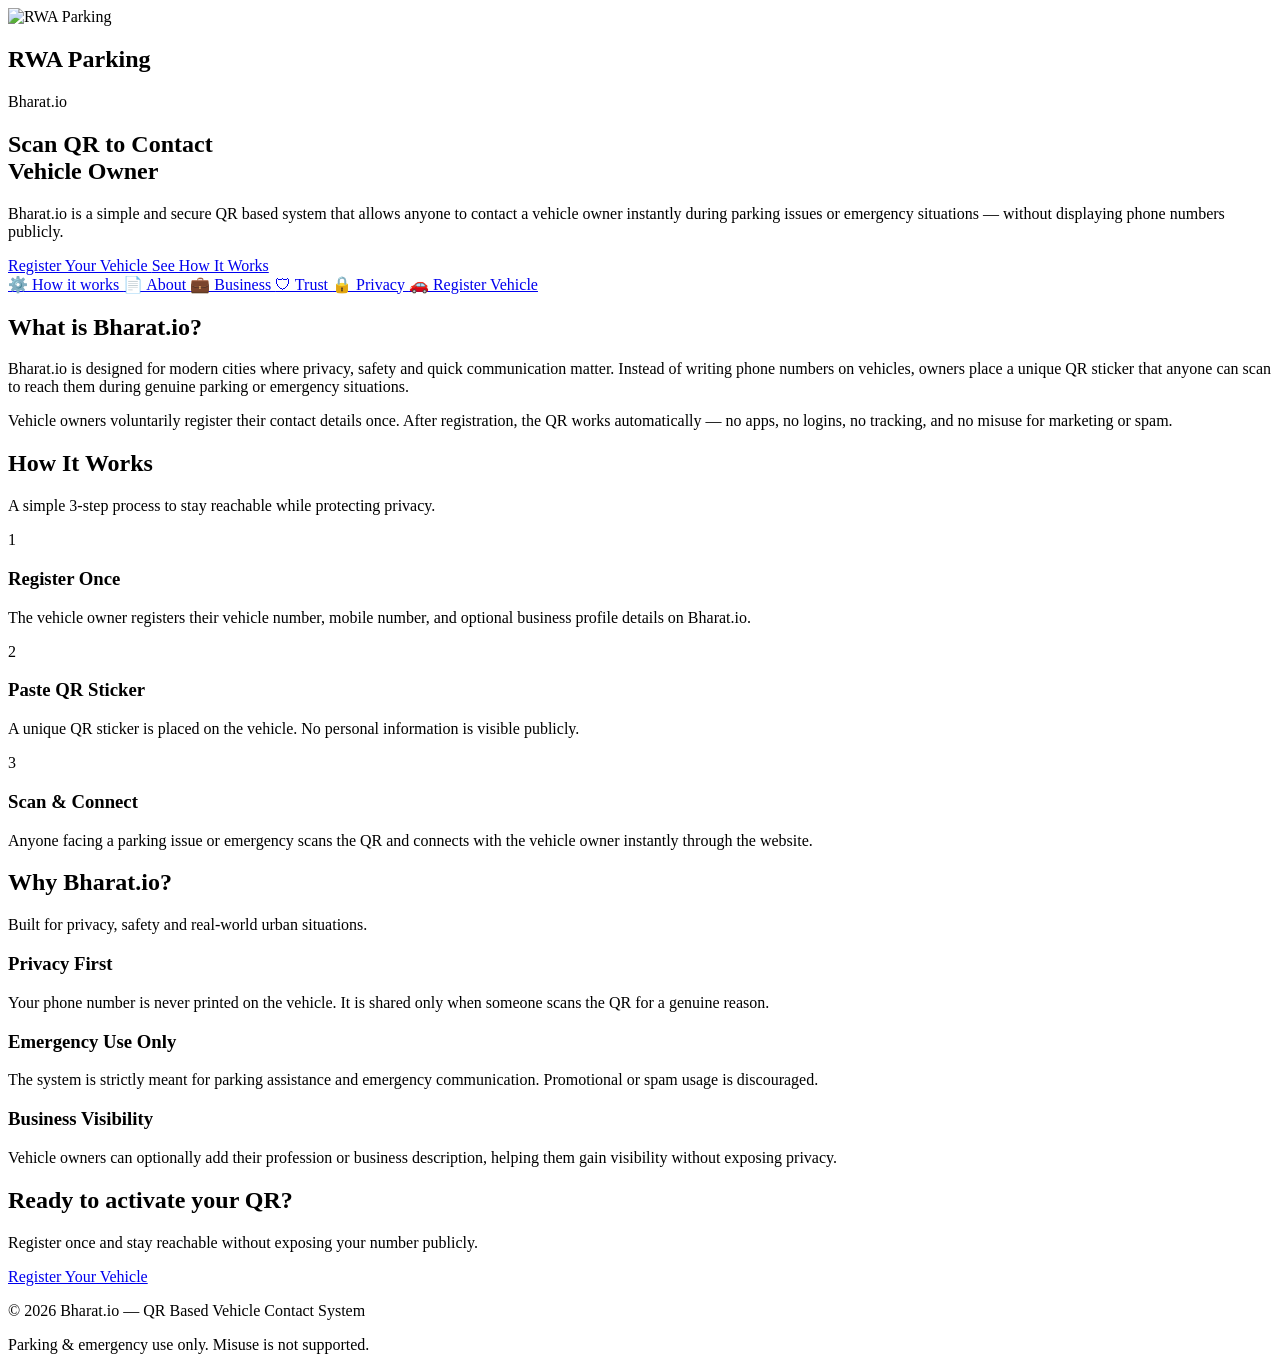
==== commit ff81e16d: "Create index.html" ====
--- a/index.html
+++ b/index.html
@@ -6,7 +6,7 @@
 <meta charset="UTF-8">
 <meta name="viewport" content="width=device-width, initial-scale=1.0">
 
-<title>Canacot – QR Based Vehicle Contact System</title>
+<title>RWA / Parking's – QR Vehicle Contact System</title>
 
 <link rel="preconnect" href="https://fonts.googleapis.com">
 <link rel="preconnect" href="https://fonts.gstatic.com" crossorigin>
@@ -32,8 +32,8 @@
 
 <!-- ================= SPLASH SCREEN ================= -->
 <div id="splash">
-<img src="logo.svg" alt="Canacot">
-<h2>Canacot</h2>
+<img src="logo.svg" alt="RWA Parking">
+<h2>RWA Parking</h2>
 </div>
 
 
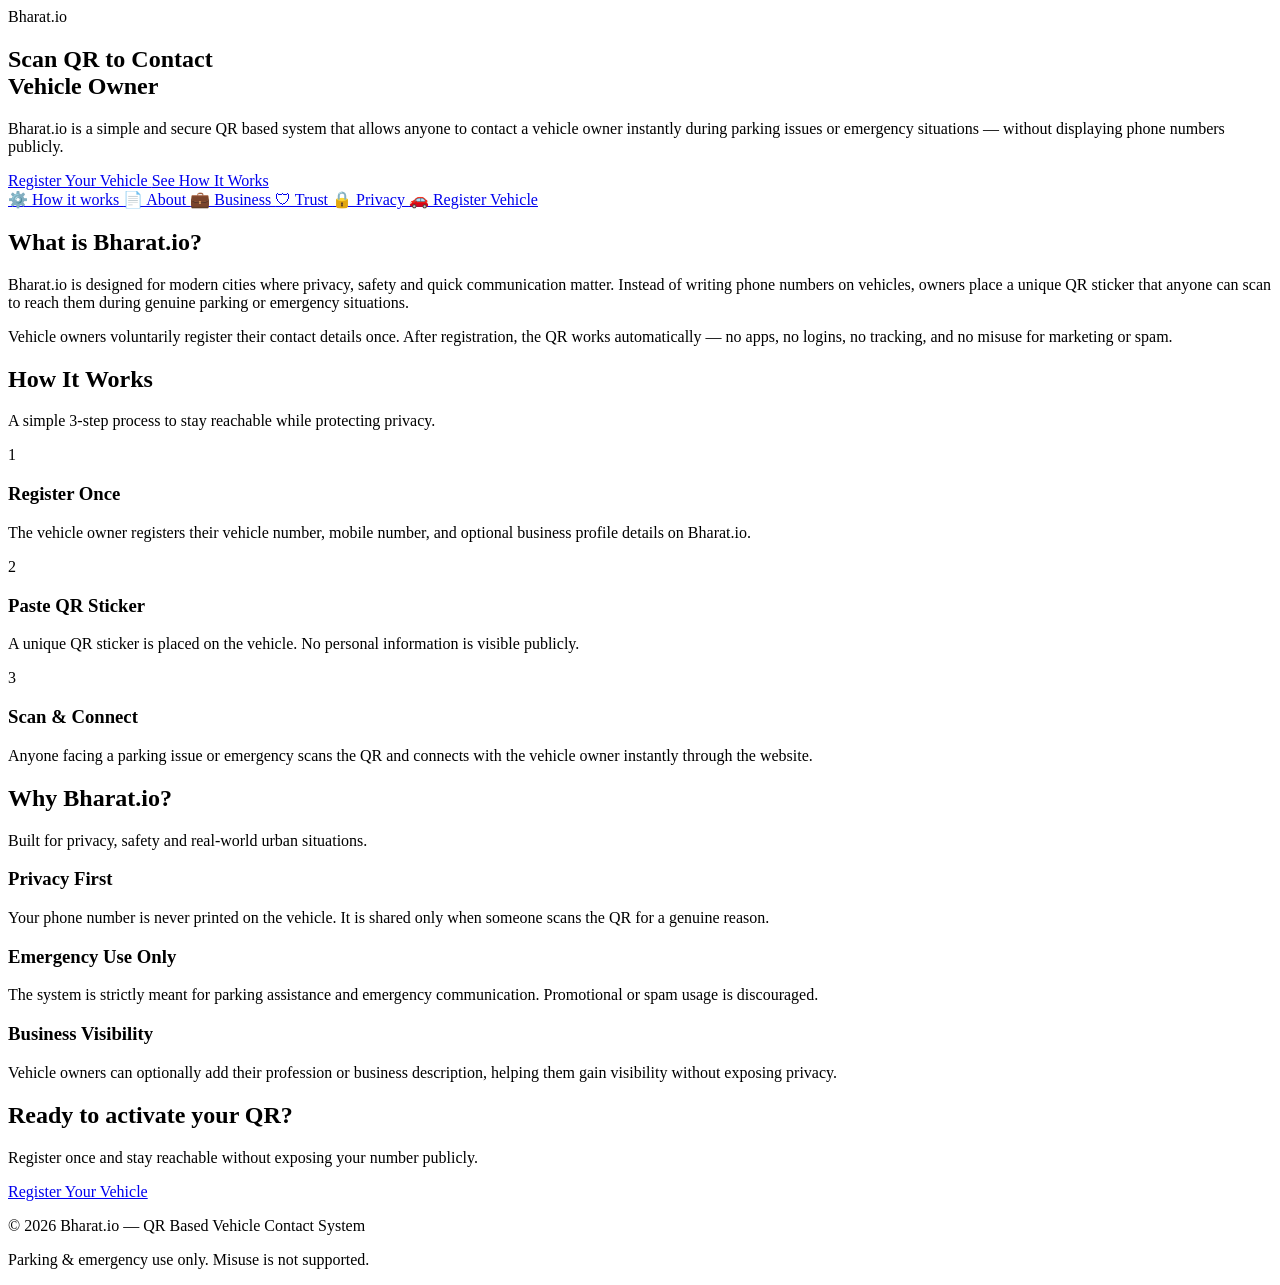
==== commit e4cd428d: "Create index.html" ====
--- a/index.html
+++ b/index.html
@@ -29,13 +29,6 @@
 
 
 <body>
-
-<!-- ================= SPLASH SCREEN ================= -->
-<div id="splash">
-<img src="logo.svg" alt="RWA Parking">
-<h2>RWA Parking</h2>
-</div>
-
 
 <!-- ================= NAVBAR ================= -->
 
@@ -327,8 +320,6 @@
 
 </footer>
 
-
-
 <!-- ================= PWA SERVICE WORKER ================= -->
 
 <script>
